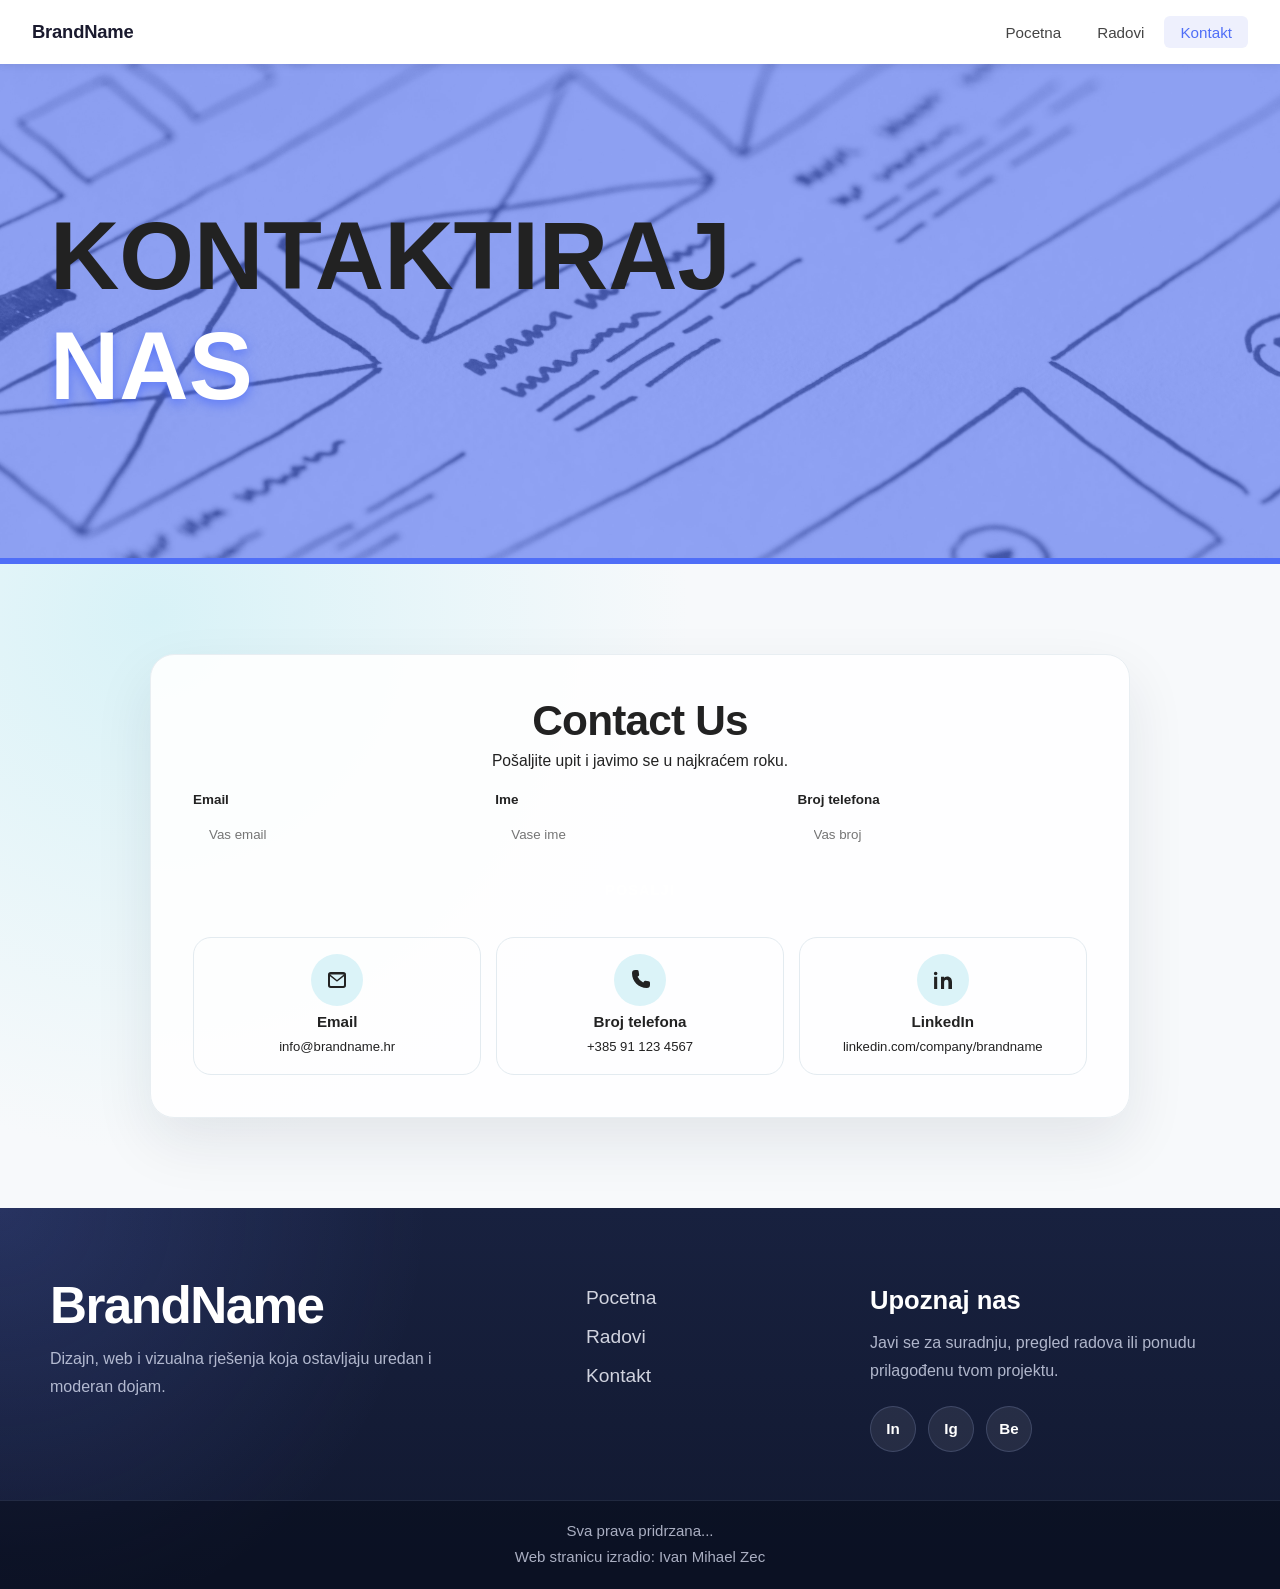
==== kontakt.html @ 47446c02 "Add files via upload" ====
<!doctype html>
<html lang="hr">
  <head>
    <meta charset="UTF-8" />
    <meta name="viewport" content="width=device-width, initial-scale=1.0" />
    <title>Simple Page</title>
    <link rel="stylesheet" href="src/index.css" />
    <link rel="stylesheet" href="src/kontakt.css" />
  </head>
  <body>
    <!-- Navigation Bar -->
    <nav class="navbar">
      <div class="navbar__brand">
        <span class="navbar__brand-name">BrandName</span>
      </div>
      <ul class="navbar__links" id="navLinks">
        <li><a href="index.html" class="navbar__link">Pocetna</a></li>
        <li><a href="radovi.html" class="navbar__link">Radovi</a></li>
        <li><a href="kontakt.html" class="navbar__link navbar__link active" >Kontakt</a></li>
      </ul>

      <button
        class="navbar__hamburger"
        id="hamburgerBtn"
        aria-label="Open navigation"
        aria-expanded="false"
        aria-controls="navOverlay"
      >
        <span></span>
        <span></span>
        <span></span>
      </button>
      <div class="nav-overlay" id="navOverlay" aria-hidden="true">
        <button
          class="nav-overlay__close"
          id="closeOverlay"
          aria-label="Close navigation"
        >
          &times;
        </button>
        <ul class="nav-overlay__links">
          <li><a href="index.html" class="nav-overlay__link">Pocetna</a></li>
          <li><a href="radovi.html" class="nav-overlay__link">Radovi</a></li>
          <li><a href="kontakt.html" class="nav-overlay__link active">Kontakt</a></li>
        </ul>
      </div>
    </nav>
    <section class="kontakt-header">
        <section class="overlay">
            <h1>KONTAKTIRAJ<br><span>NAS</span>
            </h1>

        </section>
    </section>
    <!--Kontakt forma-->
    <div class="kontakt">
      <div class="kontakt__inner">
        <div class="kontakt__intro">
          <h1 class="kontakt__title">Contact Us</h1>
          <p class="kontakt__subtitle">
            Pošaljite upit i javimo se u najkraćem roku.
          </p>
        </div>

        <form class="kontakt__form" action="#" method="post">
          <label class="kontakt__field" for="kontakt-email">
            <span>Email</span>
            <input
              id="kontakt-email"
              name="email"
              type="email"
              autocomplete="email"
              placeholder="Vas email"
              required
            />
          </label>

          <label class="kontakt__field" for="kontakt-ime">
            <span>Ime</span>
            <input
              id="kontakt-ime"
              name="ime"
              type="text"
              autocomplete="name"
              placeholder="Vase ime"
              required
            />
          </label>

          <label class="kontakt__field" for="kontakt-telefon">
            <span>Broj telefona</span>
            <input
              id="kontakt-telefon"
              name="telefon"
              type="tel"
              autocomplete="tel"
              placeholder="Vas broj"
              required
            />
          </label>

          <button class="kontakt__submit" type="submit">Posalji</button>
        </form>

        <div class="kontakt__options" aria-label="Kontakt opcije">
          <a class="kontakt-card" href="mailto:info@brandname.hr">
            <span class="kontakt-card__icon" aria-hidden="true">
              <svg viewBox="0 0 24 24" xmlns="http://www.w3.org/2000/svg">
                <path
                  d="M3 6.75A2.75 2.75 0 0 1 5.75 4h12.5A2.75 2.75 0 0 1 21 6.75v10.5A2.75 2.75 0 0 1 18.25 20H5.75A2.75 2.75 0 0 1 3 17.25V6.75Zm2.2-.25 6.8 5.4 6.8-5.4H5.2Zm13.8 1.8-6.38 5.07a1 1 0 0 1-1.24 0L5 8.3v8.95c0 .41.34.75.75.75h12.5c.41 0 .75-.34.75-.75V8.3Z"
                />
              </svg>
            </span>
            <h3>Email</h3>
            <p>info@brandname.hr</p>
          </a>

          <a class="kontakt-card" href="tel:+385911234567">
            <span class="kontakt-card__icon" aria-hidden="true">
              <svg viewBox="0 0 24 24" xmlns="http://www.w3.org/2000/svg">
                <path
                  d="M7.25 2A3.25 3.25 0 0 0 4 5.25c0 8.146 6.604 14.75 14.75 14.75A3.25 3.25 0 0 0 22 16.75v-1.9a1.5 1.5 0 0 0-1.28-1.48l-3.36-.5a1.5 1.5 0 0 0-1.43.6l-.74.99a11.78 11.78 0 0 1-5.65-5.65l.99-.74a1.5 1.5 0 0 0 .6-1.43l-.5-3.36A1.5 1.5 0 0 0 9.15 2h-1.9Z"
                />
              </svg>
            </span>
            <h3>Broj telefona</h3>
            <p>+385 91 123 4567</p>
          </a>

          <a
            class="kontakt-card"
            href="https://www.linkedin.com"
            target="_blank"
            rel="noopener noreferrer"
          >
            <span class="kontakt-card__icon" aria-hidden="true">
              <svg viewBox="0 0 24 24" xmlns="http://www.w3.org/2000/svg">
                <path
                  d="M6.2 8.65H3.1V21h3.1V8.65ZM4.65 7.3a1.8 1.8 0 1 0 0-3.6 1.8 1.8 0 0 0 0 3.6ZM21 13.9c0-3.14-1.67-5.45-4.86-5.45-1.6 0-2.6.88-3.03 1.5v-1.3H10V21h3.1v-6.12c0-1.62.31-3.2 2.32-3.2 1.98 0 2 1.85 2 3.3V21H21v-7.1Z"
                />
              </svg>
            </span>
            <h3>LinkedIn</h3>
            <p>linkedin.com/company/brandname</p>
          </a>
        </div>
      </div>
    </div>
    <!--Footer-->
    <footer class="footer">
      <div class="footer__main">
        <div class="footer__content">
          <div class="footer__brand-block">
            <h2 class="footer__brand">BrandName</h2>
            <p class="footer__brand-text">
              Dizajn, web i vizualna rješenja koja ostavljaju uredan i moderan
              dojam.
            </p>
          </div>

          <nav class="footer__nav" aria-label="Footer navigacija">
            <a href="index.html" class="footer__link">Pocetna
            </a>
            <a href="radovi.html" class="footer__link">Radovi</a>
            <a href="#" class="footer__link">Kontakt</a>
          </nav>

          <div class="footer__connect">
            <h3 class="footer__title">Upoznaj nas</h3>
            <p class="footer__connect-text">
              Javi se za suradnju, pregled radova ili ponudu prilagođenu tvom
              projektu.
            </p>
            <div class="footer__socials" aria-label="Društvene mreže">
              <a href="#" class="footer__social">In</a>
              <a href="#" class="footer__social">Ig</a>
              <a href="#" class="footer__social">Be</a>
            </div>
          </div>
        </div>
      </div>

      <div class="footer__bottom">
        <p>Sva prava pridrzana...</p>
        <p>Web stranicu izradio: Ivan Mihael Zec</p>
      </div>
    </footer>
  </body>
  <script src="src/navbar.js" defer></script>
</html>
---- src/index.css ----
* {
  box-sizing: border-box;
  margin: 0;
  padding: 0;
}

body {
  font-family:
    -apple-system, BlinkMacSystemFont, "Segoe UI", Roboto, sans-serif;
  background: #f5f6fa;
  color: #222;
}

/* ─── Navbar ───────────────────────────────────────────── */
.navbar {
  display: flex;
  align-items: center;
  justify-content: space-between;
  padding: 0 2rem;
  height: 64px;
  background: #ffffff;
  box-shadow: 0 2px 8px rgba(0, 0, 0, 0.08);
  position: sticky;
  top: 0;
  z-index: 100;
}

.navbar__brand {
  display: flex;
  align-items: center;
  gap: 0.6rem;
  text-decoration: none;
}

.navbar__logo {
  flex-shrink: 0;
}

.navbar__brand-name {
  font-size: 1.15rem;
  font-weight: 700;
  color: #1a1a2e;
  letter-spacing: -0.01em;
  white-space: nowrap;
}

/* Desktop links */
.navbar__links {
  display: flex;
  align-items: center;
  gap: 0.25rem;
  list-style: none;
}

.navbar__link {
  display: block;
  padding: 0.45rem 1rem;
  font-size: 0.95rem;
  font-weight: 500;
  color: #444;
  text-decoration: none;
  border-radius: 6px;
  transition:
    background 0.18s,
    color 0.18s;
}

.navbar__link:hover {
  background: #f0f2ff;
  color: #4f6ef7;
}

.navbar__link.active {
  color: #4f6ef7;
  background: #eef0fd;
}

/* Hamburger button — hidden on desktop */
.navbar__hamburger {
  display: none;
  flex-direction: column;
  justify-content: center;
  gap: 5px;
  width: 40px;
  height: 40px;
  padding: 8px;
  background: none;
  border: none;
  cursor: pointer;
  border-radius: 6px;
  transition: background 0.18s;
}

.navbar__hamburger:hover {
  background: #f0f2ff;
}

.navbar__hamburger span {
  display: block;
  width: 100%;
  height: 2px;
  background: #1a1a2e;
  border-radius: 2px;
  transition:
    transform 0.25s,
    opacity 0.25s;
}

/* ─── Overlay navigation ───────────────────────────────── */
.nav-overlay {
  position: fixed;
  inset: 0;
  background: rgba(0, 0, 0, 0.82);
  backdrop-filter: blur(4px);
  -webkit-backdrop-filter: blur(4px);
  display: flex;
  flex-direction: column;
  align-items: center;
  justify-content: center;
  gap: 1.5rem;
  z-index: 200;

  /* Hidden by default */
  opacity: 0;
  pointer-events: none;
  transition: opacity 0.25s ease;
}

.nav-overlay.is-open {
  opacity: 1;
  pointer-events: all;
}

.nav-overlay__close {
  position: absolute;
  top: 1.25rem;
  right: 1.5rem;
  font-size: 2rem;
  line-height: 1;
  color: #fff;
  background: none;
  border: none;
  cursor: pointer;
  padding: 0.25rem 0.5rem;
  border-radius: 4px;
  transition: color 0.18s;
}

.nav-overlay__close:hover {
  color: #4f6ef7;
}

.nav-overlay__links {
  list-style: none;
  display: flex;
  flex-direction: column;
  align-items: center;
  gap: 0.5rem;
}

.nav-overlay__link {
  display: block;
  padding: 0.75rem 2rem;
  font-size: 1.4rem;
  font-weight: 600;
  color: #fff;
  text-decoration: none;
  border-radius: 8px;
  letter-spacing: 0.01em;
  transition:
    background 0.18s,
    color 0.18s;
}

.nav-overlay__link:hover,
.nav-overlay__link.active {
  color: #4f6ef7;
  background: rgba(79, 110, 247, 0.12);
}

.dobrodosli {
  min-height: 100vh;
  width: 100%;
  position: relative;
  --size: 80px;
  --color: #edf2ff;
  --l: var(--color) 20%, #0000 0;
  --bg: 35%, #b7c8ff66 0 45%, var(--color) 0;
  background:
    linear-gradient(45deg, var(--l) 45%, var(--color) 0 70%, #4f6ef722 0),
    linear-gradient(-45deg, var(--l) var(--bg) 70%, #0000 0),
    linear-gradient(45deg, var(--color) var(--bg));
  background-size: var(--size) var(--size);
}

.dobrodosli__overlay {
  position: absolute;
  inset: 0;
  background: rgba(0, 0, 0, 0.55);
  display: flex;
  align-items: center;
  justify-content: center;
  padding: 2rem 1.5rem;
}

.dobrodosli__content {
  display: flex;
  flex-direction: column;
  align-items: center;
  text-align: center;
  gap: 1.25rem;
  max-width: 760px;
  width: 100%;
}

.dobrodosli__title {
  font-size: clamp(
    2rem,
    6vw,
    3.75rem
  ); /* ~60px at large screens, scales down */
  font-weight: 800;
  color: #ffffff;
  line-height: 1.15;
  letter-spacing: -0.02em;
}

.dobrodosli__text {
  font-size: clamp(1rem, 2.5vw, 1.5625rem); /* ~25px at large screens */
  color: rgba(255, 255, 255, 0.88);
  line-height: 1.6;
  max-width: 580px;
}

.dobrodosli__actions {
  display: flex;
  flex-wrap: wrap;
  gap: 1rem;
  justify-content: center;
  margin-top: 0.5rem;
}

/* Buttons */
.btn {
  display: inline-block;
  padding: 0.75rem 2rem;
  font-size: 1rem;
  font-weight: 600;
  border-radius: 8px;
  text-decoration: none;
  cursor: pointer;
  transition:
    background 0.2s,
    color 0.2s,
    border-color 0.2s,
    transform 0.15s;
}

.btn:hover {
  transform: translateY(-2px);
}

.btn--primary {
  background: #4f6ef7;
  color: #fff;
  border: 2px solid #4f6ef7;
}

.btn--primary:hover {
  background: #3a57e8;
  border-color: #3a57e8;
}

.btn--outline {
  background: transparent;
  color: #fff;
  border: 2px solid rgba(255, 255, 255, 0.75);
}

.btn--outline:hover {
  background: rgba(255, 255, 255, 0.12);
  border-color: #fff;
}
/* ─── Pogledajte naše radove sekcija ──────────────────────────────── */
.pog_radove {
  width: 100%;
  height: auto;
  padding: 70px 1.5rem;
  background-color: #eaf0ff;
  background-image: radial-gradient(
    rgba(79, 110, 247, 0.18) 2px,
    transparent 0
  );
  background-size: 30px 30px;
  background-position: -5px -5px;
}

.pog_radove__content {
  width: min(1180px, 100%);
  margin: 0 auto;
  display: grid;
  grid-template-columns: minmax(260px, 0.95fr) minmax(0, 1.35fr);
  gap: 2rem;
  align-items: center;
}

.pog_radove__intro {
  display: flex;
  flex-direction: column;
  align-items: flex-start;
  gap: 1rem;
}

.pog_radove__eyebrow {
  display: inline-flex;
  align-items: center;
  padding: 0.45rem 0.9rem;
  border-radius: 999px;
  background: rgba(79, 110, 247, 0.1);
  color: #3b55cb;
  font-size: 0.85rem;
  font-weight: 700;
  letter-spacing: 0.08em;
  text-transform: uppercase;
}

.pog_radove__title {
  font-size: clamp(2rem, 4vw, 3.2rem);
  line-height: 1.08;
  letter-spacing: -0.03em;
  color: #1a1a2e;
  max-width: 12ch;
}

.pog_radove__text {
  font-size: 1.05rem;
  line-height: 1.7;
  color: #33405f;
  max-width: 48ch;
}

.pog_radove__button {
  display: inline-flex;
  align-items: center;
  gap: 0.7rem;
  margin-top: 0.25rem;
  padding: 0.9rem 1.35rem;
  border-radius: 999px;
  background: #4f6ef7;
  color: #fff;
  border: 2px solid #4f6ef7;
  text-decoration: none;
  font-weight: 700;
  transition:
    background 0.2s,
    border-color 0.2s,
    transform 0.2s,
    box-shadow 0.2s;
  box-shadow: 0 16px 32px rgba(79, 110, 247, 0.18);
}

.pog_radove__button:hover {
  background: #3a57e8;
  border-color: #3a57e8;
  transform: translateY(-2px);
}

.pog_radove__button-arrow {
  font-size: 1.1rem;
  transition: transform 0.2s ease;
}

.pog_radove__button:hover .pog_radove__button-arrow {
  transform: translateX(6px);
}

.pog_radove__gallery {
  display: grid;
  grid-template-columns: repeat(3, minmax(0, 1fr));
  gap: 1rem;
}

.pog_radove__card {
  min-height: 250px;
  max-height: 320px;
  max-width: 400px;
  border-radius: 24px;
  padding: 0.8rem;
  display: flex;
  align-items: flex-end;
  position: relative;
  overflow: hidden;
  box-shadow: 0 22px 45px rgba(26, 34, 66, 0.14);
}

.pog_radove__image {
  position: absolute;
  inset: 0;
  width: 100%;
  height: 100%;
  object-fit: cover;
}
/* ─── Usluge sekcija ───────────────────────────────── */
.usluge {
  width: 100%;
  padding: 4rem 1.5rem;
  background-color: #fff;
}

.usluge__title {
  font-size: clamp(1.8rem, 4.5vw, 3rem);
  font-weight: 800;
  color: #1a1a2e;
  line-height: 1.15;
  letter-spacing: -0.02em;
  text-align: center;
}

.usluge__line {
  width: min(260px, 70%);
  height: 3px;
  border: 0;
  margin: 0.7rem auto 1.6rem;
  border-radius: 999px;
  background: linear-gradient(90deg, #b7c8ff 0%, #4f6ef7 100%);
}

.usluge__track {
  display: flex;
  flex-wrap: nowrap;
  gap: 1rem;
  overflow-x: auto;
  overflow-y: hidden;
  scroll-behavior: smooth;
  padding-bottom: 0.9rem;
  scrollbar-width: thin;
  scrollbar-color: #4f6ef7 #dfe6ff;
}

.usluge__track::-webkit-scrollbar {
  height: 12px;
}

.usluge__track::-webkit-scrollbar-track {
  background: #dfe6ff;
  border-radius: 999px;
}

.usluge__track::-webkit-scrollbar-thumb {
  background: linear-gradient(90deg, #4f6ef7, #6d86fb);
  border-radius: 999px;
  border: 2px solid #dfe6ff;
}

.usluge .kartica {
  position: relative;
  flex: 0 0 320px;
  min-height: 300px;
  max-height: 400px;
  background-color: #f5f6fa;
  border-radius: 12px;
  padding: 1.5rem;
  display: flex;
  flex-direction: column;
  align-items: center;
  justify-content: center;
  text-align: center;
  gap: 0.75rem;
  border: 4px solid #24398f;
}
.usluga-tekst {
  position: absolute;
  top: 50%;
  left: 50%;
  transform: translate(-50%, -50%);
  padding: 0.65rem 1.6rem;
  border-radius: 999px;

  /* Liquid glass */
  background: rgba(255, 255, 255, 0.18);
  backdrop-filter: blur(18px) saturate(200%);
  -webkit-backdrop-filter: blur(18px) saturate(200%);
  border: 1px solid rgba(255, 255, 255, 0.4);
  box-shadow:
    0 8px 32px rgba(0, 0, 0, 0.14),
    inset 0 1.5px 0 rgba(255, 255, 255, 0.55),
    inset 0 -1px 0 rgba(0, 0, 0, 0.06);

  display: flex;
  align-items: center;
  justify-content: center;
  white-space: nowrap;
  gap: 0.5rem;
}
.usluga-tekst span {
  font-size: 1.5rem;
  font-weight: 700;
  color: #1b2448;
  letter-spacing: 0.04em;
  text-shadow: 0 1px 3px rgba(0, 0, 0, 0.25);
} 
#usluga1{
  background-image: url(assets/usluga_priv1.png);
  background-size: cover;
  background-position: center;  
}
#usluga2{
  background-image: url(assets/usluga_priv2.png);
  background-size: cover;
  background-position: center;  
}
#usluga3{
  background-image: url(assets/usluga_priv3.png);
  background-size: cover;
  background-position: center;  
}
#usluga4
{
  background-image: url(assets/usluga_priv4.png);
  background-size: cover;
  background-position: center;  
}
#usluga5
{
  background-image: url(assets/usluga_priv5.png);
  background-size: cover;
  background-position: center;  
}
#usluga6
{
  background-image: url(assets/usluga_priv6.png);
  background-size: cover;
  background-position: center;  
}

.naruci {
  width: 100%;
  height: auto;
  padding: 70px 1.5rem;
  background-color: #eaf0ff;
  background-image: radial-gradient(
    rgba(79, 110, 247, 0.18) 2px,
    transparent 0
  );
  background-size: 30px 30px;
  background-position: -5px -5px;
  display: flex;
  flex-direction: column;
  align-items: center;
  justify-content: center;
  text-align: center;
  gap: 1rem;
}

.naruci h1 {
  font-size: clamp(2rem, 6vw, 3.75rem);
  font-weight: 800;
  color: #1a1a2e;
  line-height: 1.15;
  letter-spacing: -0.02em;
  max-width: 900px;
}

.naruci p {
  font-size: clamp(1rem, 2.5vw, 1.5625rem);
  color: #303652;
  line-height: 1.6;
  max-width: 680px;
}

.naruci a {
  width: 60vw;
  max-width: 520px;
  min-width: 220px;
  display: inline-block;
  padding: 0.9rem 1.2rem;
  margin-top: 0.5rem;
  border-radius: 10px;
  text-decoration: none;
  background: #4f6ef7;
  border: 2px solid #4f6ef7;
  color: #fff;
  font-size: 1rem;
  font-weight: 700;
  transition:
    background 0.2s,
    border-color 0.2s,
    transform 0.15s;
}

.naruci a:hover {
  background: #3a57e8;
  border-color: #3a57e8;
  transform: translateY(-2px);
}

.radovi-page {
  min-height: calc(100vh - 64px);
  padding: 3rem 1.5rem 4.5rem;
  background:
    radial-gradient(circle at top, rgba(79, 110, 247, 0.12), transparent 35%),
    linear-gradient(180deg, #f7f9ff 0%, #edf2ff 100%);
}

.radovi-hero {
  width: min(1040px, 100%);
  margin: 0 auto 2.5rem;
  text-align: center;
}

.radovi-hero__eyebrow {
  display: inline-flex;
  padding: 0.45rem 0.9rem;
  margin-bottom: 1rem;
  border-radius: 999px;
  background: rgba(79, 110, 247, 0.1);
  color: #3b55cb;
  font-size: 0.85rem;
  font-weight: 700;
  letter-spacing: 0.08em;
  text-transform: uppercase;
}

.radovi-hero h1 {
  font-size: clamp(2.1rem, 5vw, 4rem);
  line-height: 1.08;
  letter-spacing: -0.03em;
  color: #1a1a2e;
  max-width: 14ch;
  margin: 0 auto 1rem;
}

.radovi-hero p {
  max-width: 60ch;
  margin: 0 auto;
  font-size: 1.05rem;
  line-height: 1.7;
  color: #33405f;
}

.radovi-grid {
  width: min(1040px, 100%);
  margin: 0 auto;
  display: grid;
  grid-template-columns: repeat(12, minmax(0, 1fr));
  gap: 1rem;
}

.radovi-tile {
  min-height: 260px;
  padding: 1.5rem;
  border-radius: 26px;
  box-shadow: 0 22px 44px rgba(26, 34, 66, 0.12);
  color: #fff;
  display: flex;
  flex-direction: column;
  justify-content: flex-end;
}

.radovi-tile__tag {
  display: inline-flex;
  width: fit-content;
  margin-bottom: 0.9rem;
  padding: 0.38rem 0.72rem;
  border-radius: 999px;
  background: rgba(255, 255, 255, 0.18);
  font-size: 0.72rem;
  letter-spacing: 0.08em;
  text-transform: uppercase;
  font-weight: 700;
}

.radovi-tile h2 {
  font-size: 1.5rem;
  line-height: 1.14;
  margin-bottom: 0.6rem;
}

.radovi-tile p {
  font-size: 0.98rem;
  line-height: 1.6;
  max-width: 34ch;
  color: rgba(255, 255, 255, 0.84);
}

.radovi-tile--large {
  grid-column: span 7;
  background:
    radial-gradient(circle at top left, rgba(255, 255, 255, 0.25), transparent 32%),
    linear-gradient(155deg, #4f6ef7 0%, #24398f 100%);
}

.radovi-tile--accent {
  grid-column: span 5;
  background:
    radial-gradient(circle at top right, rgba(255, 255, 255, 0.25), transparent 35%),
    linear-gradient(155deg, #58c7c3 0%, #245f93 100%);
}

.radovi-tile--light {
  grid-column: span 4;
  color: #1a1a2e;
  background:
    radial-gradient(circle at top left, rgba(255, 255, 255, 0.55), transparent 34%),
    linear-gradient(160deg, #fff4dd 0%, #ffd89e 100%);
}

.radovi-tile--light .radovi-tile__tag {
  background: rgba(255, 255, 255, 0.58);
}

.radovi-tile--light p {
  color: rgba(26, 26, 46, 0.78);
}

.radovi-tile--dark {
  grid-column: span 8;
  background:
    radial-gradient(circle at top right, rgba(255, 255, 255, 0.12), transparent 30%),
    linear-gradient(145deg, #1b2448 0%, #4f6ef7 100%);
}

.footer {
  width: 100%;
  color: #f5f7ff;
  background:
    radial-gradient(circle at top left, rgba(109, 134, 251, 0.18), transparent 32%),
    linear-gradient(180deg, #18213f 0%, #11182f 100%);
}

.footer__main {
  padding: 4.5rem 1.5rem 3rem;
}

.footer__content {
  width: min(1180px, 100%);
  margin: 0 auto;
  display: grid;
  grid-template-columns: minmax(0, 1.4fr) minmax(160px, 0.7fr) minmax(0, 1fr);
  gap: 2rem;
  align-items: start;
}

.footer__brand-block {
  max-width: 440px;
}

.footer__brand {
  font-size: clamp(2rem, 4vw, 3.3rem);
  line-height: 1;
  letter-spacing: -0.03em;
  color: #ffffff;
  margin-bottom: 0.9rem;
}

.footer__brand-text,
.footer__connect-text {
  font-size: 1rem;
  line-height: 1.75;
  color: rgba(231, 236, 255, 0.74);
}

.footer__nav {
  display: flex;
  flex-direction: column;
  gap: 1rem;
  padding-top: 0.4rem;
}

.footer__link {
  width: fit-content;
  color: rgba(245, 247, 255, 0.84);
  text-decoration: none;
  font-size: 1.2rem;
  line-height: 1.2;
  transition: color 0.18s ease, transform 0.18s ease;
}

.footer__link:hover {
  color: #8ea4ff;
  transform: translateX(4px);
}

.footer__connect {
  padding-top: 0.4rem;
}

.footer__title {
  font-size: 1.6rem;
  font-weight: 700;
  color: #ffffff;
  margin-bottom: 0.85rem;
}

.footer__socials {
  display: flex;
  flex-wrap: wrap;
  gap: 0.75rem;
  margin-top: 1.3rem;
}

.footer__social {
  width: 46px;
  height: 46px;
  border-radius: 50%;
  display: inline-flex;
  align-items: center;
  justify-content: center;
  text-decoration: none;
  color: #ffffff;
  font-size: 0.95rem;
  font-weight: 700;
  background: rgba(255, 255, 255, 0.08);
  border: 1px solid rgba(183, 200, 255, 0.18);
  transition:
    transform 0.18s ease,
    background 0.18s ease,
    border-color 0.18s ease;
}

.footer__social:hover {
  transform: translateY(-2px);
  background: rgba(79, 110, 247, 0.3);
  border-color: rgba(142, 164, 255, 0.6);
}

.footer__bottom {
  padding: 1.1rem 1.5rem 1.25rem;
  background: rgba(6, 10, 22, 0.48);
  border-top: 1px solid rgba(183, 200, 255, 0.12);
  text-align: center;
}

.footer__bottom p {
  width: min(1180px, 100%);
  margin: 0 auto;
  font-size: 0.94rem;
  line-height: 1.7;
  color: rgba(231, 236, 255, 0.72);
}

/* ─── Responsive — below 768 px ───────────────────────── */
@media (max-width: 767px) {
  .navbar__links {
    display: none;
  }

  .navbar__hamburger {
    display: flex;
  }

  .naruci {
    padding: 56px 1rem;
  }

  .pog_radove {
    padding: 56px 1rem;
  }

  .pog_radove__content {
    grid-template-columns: 1fr;
    gap: 1.5rem;
  }

  .pog_radove__title {
    max-width: none;
  }

  .pog_radove__gallery {
    display: flex;
    width: 100%;
    flex-direction: row;
    align-items: center;
    justify-content: center;
    gap: 1.5rem;
  }

  .pog_radove__card {
    min-height: 280px;
    width: 25%;
  }

  .naruci a {
    width: 60vw;
  }

  .usluge {
    padding: 3rem 1rem;
  }

  .usluge__line {
    margin-bottom: 1.2rem;
  }

  .usluge__track {
    scrollbar-width: none;
    -ms-overflow-style: none;
  }

  .usluge__track::-webkit-scrollbar {
    display: none;
  }

  .radovi-page {
    padding: 2rem 1rem 3rem;
  }

  .radovi-grid {
    grid-template-columns: 1fr;
  }

  .radovi-tile,
  .radovi-tile--large,
  .radovi-tile--accent,
  .radovi-tile--light,
  .radovi-tile--dark {
    grid-column: auto;
    min-height: 220px;
  }

  .footer__main {
    padding: 3rem 1rem 2rem;
  }

  .footer__content {
    grid-template-columns: 1fr;
    gap: 2rem;
  }

  .footer__nav {
    gap: 0.85rem;
  }

  .footer__link {
    font-size: 1.05rem;
  }

  .footer__bottom {
    padding: 1rem;
  }
}
---- src/kontakt.css ----
:root {
  --overlay: rgba(79, 110, 247, 0.6);
  --donja-crta: #4f6ef7;
}

.kontakt-header {
  position: relative;
  width: 100%;
  min-height: 500px;
  background-image: url("slike/kontakt_header.jpg");
  background-size: cover;
  background-position: center;
  border-bottom: 6px solid var(--donja-crta);
}
.overlay {
  position: absolute;
  top: 0;
  left: 0;
  width: 100%;
  height: 100%;
  background: var(--overlay);
  display: flex;
  flex-direction: row;
  align-items: center;
  padding-left: 50px;
  gap: 1rem;
}
.kontakt-header h1 {
  font-size: 6rem;
}
.kontakt-header h1 span {
  color: #fff;
  text-shadow: 0 4px 12px rgba(79, 110, 247, 0.8);
}

.kontakt {
  width: 100%;
  padding: clamp(48px, 7vw, 96px) 1rem;
  background:
    radial-gradient(circle at 12% 8%, #d8f2f7 0%, #f7f9fb 42%),
    linear-gradient(180deg, #fdfefe 0%, #eef4f8 100%);
}

.kontakt__inner {
  width: min(980px, 100%);
  margin: 0 auto;
  background: rgba(255, 255, 255, 0.9);
  border: 1px solid #e8eef2;
  border-radius: 24px;
  padding: clamp(22px, 4vw, 42px);
  box-shadow: 0 24px 60px rgba(18, 36, 51, 0.09);
}

.kontakt__intro {
  text-align: center;
  margin-bottom: 1.25rem;
}

.kontakt__title {
  font-size: clamp(1.9rem, 3.5vw, 2.65rem);
  letter-spacing: -0.02em;
  color: var(--kontakt-text);
}

.kontakt__subtitle {
  margin-top: 0.45rem;
  color: var(--kontakt-muted);
  font-size: 0.98rem;
}

.kontakt__form {
  display: grid;
  grid-template-columns: repeat(3, minmax(0, 1fr));
  gap: 0.8rem;
  margin-top: 1.4rem;
}

.kontakt__field {
  display: flex;
  flex-direction: column;
  gap: 0.45rem;
}

.kontakt__field span {
  font-size: 0.84rem;
  font-weight: 700;
  color: var(--kontakt-text);
}

.kontakt__field input {
  width: 100%;
  border: 1px solid var(--kontakt-border);
  background: var(--kontakt-surface);
  border-radius: 999px;
  padding: 0.82rem 1rem;
  color: var(--kontakt-text);
  transition:
    border-color 0.2s ease,
    background 0.2s ease,
    box-shadow 0.2s ease;
}

.kontakt__field input:focus {
  outline: none;
  border-color: var(--kontakt-accent);
  background: #fff;
  box-shadow: 0 0 0 4px rgba(45, 179, 201, 0.12);
}

.kontakt__submit {
  grid-column: 1 / -1;
  border: 0;
  border-radius: 999px;
  padding: 0.85rem 1.4rem;
  font-size: 0.9rem;
  font-weight: 800;
  letter-spacing: 0.08em;
  text-transform: uppercase;
  color: #fff;
  background: linear-gradient(90deg, var(--kontakt-accent) 0%, #22bfd9 100%);
  cursor: pointer;
  transition:
    transform 0.2s ease,
    box-shadow 0.2s ease,
    background 0.2s ease;
}

.kontakt__submit:hover {
  transform: translateY(-1px);
  box-shadow: 0 12px 24px rgba(26, 143, 164, 0.26);
  background: linear-gradient(
    90deg,
    var(--kontakt-accent-dark) 0%,
    var(--kontakt-accent) 100%
  );
}

.kontakt__options {
  margin-top: 1.6rem;
  display: grid;
  grid-template-columns: repeat(3, minmax(0, 1fr));
  gap: 0.9rem;
}

.kontakt-card {
  text-decoration: none;
  color: inherit;
  text-align: center;
  background: var(--kontakt-card);
  border: 1px solid #e3ebf0;
  border-radius: 18px;
  padding: 1rem 0.85rem 1.15rem;
  display: flex;
  flex-direction: column;
  align-items: center;
  gap: 0.45rem;
  transition:
    transform 0.2s ease,
    border-color 0.2s ease,
    box-shadow 0.2s ease;
}

.kontakt-card:hover {
  transform: translateY(-3px);
  border-color: #c9d9e3;
  box-shadow: 0 14px 28px rgba(24, 48, 67, 0.12);
}

.kontakt-card__icon {
  width: 52px;
  height: 52px;
  border-radius: 50%;
  display: grid;
  place-items: center;
  background: #dbf3f8;
  color: var(--kontakt-accent-dark);
}

.kontakt-card__icon svg {
  width: 24px;
  height: 24px;
  fill: currentColor;
}

.kontakt-card h3 {
  font-size: 0.95rem;
  color: var(--kontakt-text);
}

.kontakt-card p {
  color: var(--kontakt-muted);
  font-size: 0.82rem;
  line-height: 1.4;
}

@media  (max-width: 768px) {
    .kontakt-header h1 {
        font-size: 4rem;
    }
}
/* ── Responzivnost HEADERA ── */
@media  (max-width: 500px) {
    .kontakt-header {
        min-height: 300px;
        text-align: center;
    }

    .kontakt-header .overlay {
        padding-left: 0;
        justify-content: center;
    }
    .kontakt-header h1 {
        font-size: 2.5rem;
    }
}

@media (max-width: 920px) {
  .kontakt__form {
    grid-template-columns: 1fr 1fr;
  }

  .kontakt__field:last-of-type {
    grid-column: 1 / -1;
  }

  .kontakt__options {
    grid-template-columns: 1fr 1fr;
  }

  .kontakt-card:last-child {
    grid-column: 1 / -1;
  }
}

@media (max-width: 620px) {
  .kontakt__inner {
    border-radius: 18px;
    padding: 1.05rem;
  }

  .kontakt__form,
  .kontakt__options {
    grid-template-columns: 1fr;
  }

  .kontakt__field:last-of-type,
  .kontakt-card:last-child {
    grid-column: auto;
  }

  .kontakt__submit {
    padding-block: 0.95rem;
  }
}
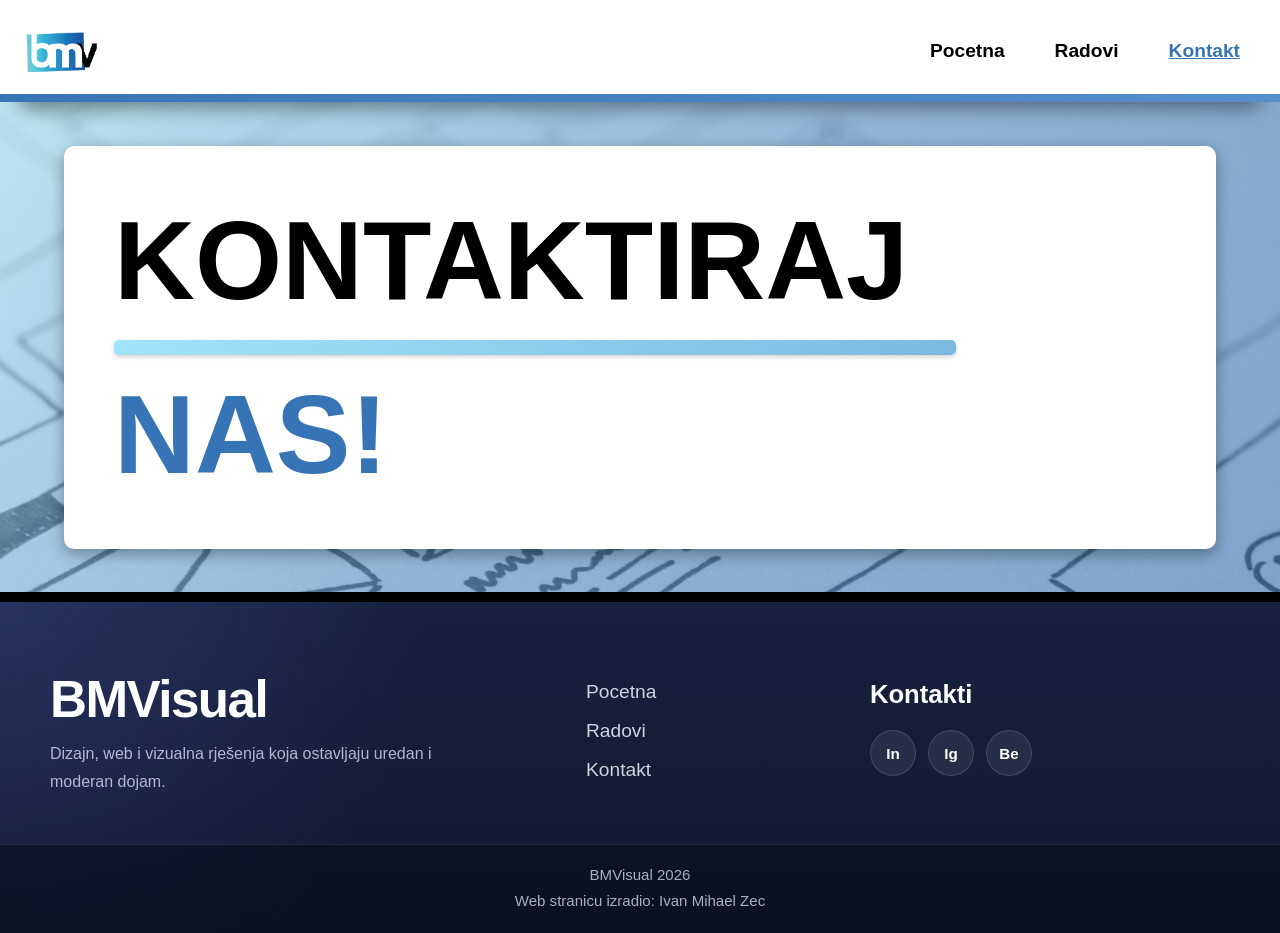
==== commit 2436d74f: "Add files via upload" ====
--- a/kontakt.html
+++ b/kontakt.html
@@ -3,22 +3,22 @@
   <head>
     <meta charset="UTF-8" />
     <meta name="viewport" content="width=device-width, initial-scale=1.0" />
-    <title>Simple Page</title>
-    <link rel="stylesheet" href="src/index.css" />
+    <title>BMVisual - Kontakt</title>
     <link rel="stylesheet" href="src/kontakt.css" />
   </head>
   <body>
-    <!-- Navigation Bar -->
+    <!----------------Navigacija------------------------------>
     <nav class="navbar">
       <div class="navbar__brand">
-        <span class="navbar__brand-name">BrandName</span>
+        <img src="src/assets/64x64.png" alt="Logo firem BMVisual" />
       </div>
+      <!--NORMALNA NAVIGACIJA-->
       <ul class="navbar__links" id="navLinks">
         <li><a href="index.html" class="navbar__link">Pocetna</a></li>
         <li><a href="radovi.html" class="navbar__link">Radovi</a></li>
-        <li><a href="kontakt.html" class="navbar__link navbar__link active" >Kontakt</a></li>
+        <li><a href="kontakt.html" class="navbar__link active">Kontakt</a></li>
       </ul>
-
+      <!--HAMBURGER MENU-->
       <button
         class="navbar__hamburger"
         id="hamburgerBtn"
@@ -41,19 +41,22 @@
         <ul class="nav-overlay__links">
           <li><a href="index.html" class="nav-overlay__link">Pocetna</a></li>
           <li><a href="radovi.html" class="nav-overlay__link">Radovi</a></li>
-          <li><a href="kontakt.html" class="nav-overlay__link active">Kontakt</a></li>
+          <li>
+            <a href="kontakt.html" class="nav-overlay__link active">Kontakt</a>
+          </li>
         </ul>
       </div>
     </nav>
-    <section class="kontakt-header">
-        <section class="overlay">
-            <h1>KONTAKTIRAJ<br><span>NAS</span>
-            </h1>
-
-        </section>
-    </section>
+    <!--Header-->
+    <div class="kontakt-header">
+      <div class="content">
+        <h1 class="r-h1">KONTAKTIRAJ</h1>
+        <hr />
+        <h1 class="r-h2">NAS!</h1>
+      </div>
+    </div>
     <!--Kontakt forma-->
-    <div class="kontakt">
+    <!--<div class="kontakt">
       <div class="kontakt__inner">
         <div class="kontakt__intro">
           <h1 class="kontakt__title">Contact Us</h1>
@@ -145,13 +148,14 @@
           </a>
         </div>
       </div>
-    </div>
+    </div>-->
+
     <!--Footer-->
     <footer class="footer">
       <div class="footer__main">
         <div class="footer__content">
           <div class="footer__brand-block">
-            <h2 class="footer__brand">BrandName</h2>
+            <h2 class="footer__brand">BMVisual</h2>
             <p class="footer__brand-text">
               Dizajn, web i vizualna rješenja koja ostavljaju uredan i moderan
               dojam.
@@ -159,18 +163,12 @@
           </div>
 
           <nav class="footer__nav" aria-label="Footer navigacija">
-            <a href="index.html" class="footer__link">Pocetna
-            </a>
+            <a href="index.html" class="footer__link">Pocetna</a>
             <a href="radovi.html" class="footer__link">Radovi</a>
-            <a href="#" class="footer__link">Kontakt</a>
+            <a href="kontakt.html" class="footer__link">Kontakt</a>
           </nav>
-
           <div class="footer__connect">
-            <h3 class="footer__title">Upoznaj nas</h3>
-            <p class="footer__connect-text">
-              Javi se za suradnju, pregled radova ili ponudu prilagođenu tvom
-              projektu.
-            </p>
+            <h3 class="footer__title">Kontakti</h3>
             <div class="footer__socials" aria-label="Društvene mreže">
               <a href="#" class="footer__social">In</a>
               <a href="#" class="footer__social">Ig</a>
@@ -181,7 +179,7 @@
       </div>
 
       <div class="footer__bottom">
-        <p>Sva prava pridrzana...</p>
+        <p>BMVisual 2026</p>
         <p>Web stranicu izradio: Ivan Mihael Zec</p>
       </div>
     </footer>
--- a/src/kontakt.css
+++ b/src/kontakt.css
@@ -1,38 +1,291 @@
+* {
+  box-sizing: border-box;
+  margin: 0;
+  padding: 0;
+}
 :root {
-  --overlay: rgba(79, 110, 247, 0.6);
-  --donja-crta: #4f6ef7;
-}
-
+  --tamnax2: #093c5d;
+  --tamna: #3674b5;
+  --srednja: #578fca;
+  --svjetla: #a1e3f9;
+  --minimalna: #d1f8ef;
+  --bijela: #fff;
+  --crna: #000;
+  --gradijent1: linear-gradient(90deg, #1cb5e0 0%, #000851 100%);
+  --gradijent2: linear-gradient(90deg, #3f2b96 0%, #a8c0ff 100%);
+  --gradijent3: linear-gradient(90deg, #4b6cb7 0%, #182848 100%);
+  --gradijent4: linear-gradient(90deg, #efd5ff 0%, #515ada 100%);
+  --gradijent5: linear-gradient(90deg, #fcff9e 0%, #c67700 100%);
+  --gradijent6: linear-gradient(90deg, #fc466b 0%, #3f5efb 100%);
+  --gradijent_main: linear-gradient(
+    135deg,
+    var(--svjetla),
+    var(--srednja),
+    var(--tamna)
+  );
+}
+.gumb4 {
+  background-color: var(--bijela);
+  color: var(--tamna);
+  border-radius: 10em;
+  font-size: 15px;
+  font-weight: 700;
+  padding: 20px 25px;
+  cursor: pointer;
+  transition: all 0.3s ease-in-out;
+  border: 2px solid var(--crna);
+  box-shadow: 0 0 0 0 black;
+}
+.gumb4:hover {
+  transform: translateY(-4px) translateX(-2px);
+  box-shadow: 2px 5px 0 0 black;
+}
+.gumb4:active {
+  transform: translateY(2px) translateX(1px);
+  box-shadow: 0 0 0 0 black;
+}
+h1 {
+  font-size: 4.5rem;
+}
+h2 {
+  font-size: 4rem;
+}
+h3 {
+  font-size: 3rem;
+}
+p {
+  font-size: 1.3rem;
+}
+body {
+  font-family:
+    -apple-system, BlinkMacSystemFont, "Segoe UI", Roboto, sans-serif;
+  background: #f5f6fa;
+  color: #222;
+}
+/*--------------------------------------------------------------------------------------------------------------*/
+/*--------------------------------------------------------------------------------------------------------------*/
+/*--------------------------------------------------------------------------------------------------------------*/
+/*--------------------------------------------------------------------------------------------------------------*/
+/*-Navigacija-*/
+.navbar {
+  display: flex;
+  align-items: center;
+  justify-content: space-between;
+  padding: 25px;
+  width: 100%;
+  background: var(--bijela);
+  position: sticky;
+  top: 0;
+  z-index: 100;
+  overflow: hidden;
+  box-shadow: rgba(0, 0, 0, 0.45) 0px 25px 20px -20px;
+}
+.navbar::after {
+  position: absolute;
+  bottom: 0;
+  left: 0;
+  width: 100%;
+  height: 8px;
+  content: "";
+  background: linear-gradient(
+    270deg,
+    #3674b5,
+    #578fca,
+    #a1e3f9,
+    #578fca,
+    #3674b5
+  );
+  background-size: 400% 400%;
+  animation: gradientMove 8s ease infinite;
+}
+.navbar__brand {
+  display: flex;
+  align-items: center;
+  gap: 0.6rem;
+  text-decoration: none;
+}
+.navbar__brand img {
+  height: 50px;
+  max-width: 150px;
+  border-radius: 6px;
+  object-fit: contain;
+}
+/* Desktop links */
+.navbar__links {
+  display: flex;
+  align-items: center;
+  gap: 20px;
+  list-style: none;
+}
+.navbar__link {
+  cursor: pointer;
+  display: block;
+  padding: 15px;
+  font-size: 1.2rem;
+  font-weight: 700;
+  color: var(--crna);
+  text-decoration: none;
+  border-radius: 6px;
+  transition:
+    background 0.18s,
+    color 0.18s;
+}
+.navbar__link:hover {
+  color: var(--tamna);
+}
+.navbar__link.active {
+  color: var(--tamna);
+  text-decoration: underline;
+}
+.navbar__hamburger {
+  display: none;
+  flex-direction: column;
+  justify-content: center;
+  gap: 5px;
+  width: 40px;
+  height: 40px;
+  padding: 8px;
+  background: none;
+  border: none;
+  cursor: pointer;
+  border-radius: 6px;
+  transition: background 0.18s;
+}
+.navbar__hamburger:hover {
+  background: #f0f2ff;
+}
+.navbar__hamburger span {
+  display: block;
+  width: 100%;
+  height: 2px;
+  background: #1a1a2e;
+  border-radius: 2px;
+  transition:
+    transform 0.25s,
+    opacity 0.25s;
+}
+/* ─── Overlay navigation ───────────────────────────────── */
+.nav-overlay {
+  position: fixed;
+  inset: 0;
+  background: rgba(0, 0, 0, 0.82);
+  backdrop-filter: blur(4px);
+  -webkit-backdrop-filter: blur(4px);
+  display: flex;
+  flex-direction: column;
+  align-items: center;
+  justify-content: center;
+  gap: 1.5rem;
+  z-index: 200;
+  opacity: 0;
+  pointer-events: none;
+  transition: opacity 0.25s ease;
+}
+.nav-overlay.is-open {
+  opacity: 1;
+  pointer-events: all;
+}
+.nav-overlay__close {
+  position: absolute;
+  top: 1.25rem;
+  right: 1.5rem;
+  font-size: 3rem;
+  line-height: 1;
+  color: #fff;
+  background: none;
+  border: none;
+  cursor: pointer;
+  padding: 0.25rem 0.5rem;
+  border-radius: 4px;
+  transition: color 0.18s;
+}
+.nav-overlay__close:hover {
+  color: var(--tamna);
+}
+.nav-overlay__links {
+  list-style: none;
+  display: flex;
+  flex-direction: column;
+  align-items: center;
+  gap: 0.5rem;
+}
+.nav-overlay__link {
+  display: block;
+  padding: 0.75rem 2rem;
+  font-size: 1.4rem;
+  font-weight: 600;
+  color: #fff;
+  text-decoration: none;
+  border-radius: 8px;
+  letter-spacing: 0.01em;
+  transition:
+    background 0.18s,
+    color 0.18s;
+}
+.nav-overlay__link:hover,
+.nav-overlay__link.active {
+  color: var(--svjetla);
+  text-decoration: underline;
+}
+/*--------------------------------------------------------------------------------------------------------------*/
+/*--------------------------------------------------------------------------------------------------------------*/
+/*--------------------------------------------------------------------------------------------------------------*/
+/*--------------------------------------------------------------------------------------------------------------*/
+/*-HEADER-*/
 .kontakt-header {
   position: relative;
   width: 100%;
   min-height: 500px;
   background-image: url("slike/kontakt_header.jpg");
   background-size: cover;
-  background-position: center;
-  border-bottom: 6px solid var(--donja-crta);
-}
-.overlay {
+  background-repeat: no-repeat;
+  position: relative;
+  display: flex;
+  align-items: center;
+  justify-content: center;
+  border-bottom: 10px solid var(--crna);
+}
+.kontakt-header::after {
+  content: "";
   position: absolute;
+  width: 100%;
+  height: 100%;
   top: 0;
   left: 0;
-  width: 100%;
-  height: 100%;
-  background: var(--overlay);
-  display: flex;
-  flex-direction: row;
-  align-items: center;
-  padding-left: 50px;
-  gap: 1rem;
-}
-.kontakt-header h1 {
-  font-size: 6rem;
-}
-.kontakt-header h1 span {
-  color: #fff;
-  text-shadow: 0 4px 12px rgba(79, 110, 247, 0.8);
-}
-
+  background: var(--gradijent_main);
+  opacity: 0.6;
+  z-index: 1;
+}
+.kontakt-header .content {
+  position: relative;
+  width: 90%;
+  height: auto;
+  padding: 50px;
+  border-radius: 10px;
+  z-index: 2;
+  background: var(--bijela);
+  box-shadow: rgba(0, 0, 0, 0.35) 0px 5px 15px;
+}
+.r-h1 {
+  color: var(--crna);
+  font-size: 7rem;
+}
+.kontakt-header hr {
+  height: 15px;
+  width: 80%;
+  min-width: 80%;
+  margin: 15px 0;
+  border-radius: 5px;
+  border: 0;
+  background: var(--gradijent_main);
+  background-size: 400% 400%;
+  box-shadow: rgba(0, 0, 0, 0.18) 0px 2px 4px;
+  animation: gradientMove 8s ease infinite;
+}
+.r-h2 {
+  color: var(--tamna);
+  font-size: 7rem;
+}
 .kontakt {
   width: 100%;
   padding: clamp(48px, 7vw, 96px) 1rem;
@@ -193,25 +446,187 @@
   line-height: 1.4;
 }
 
-@media  (max-width: 768px) {
-    .kontakt-header h1 {
-        font-size: 4rem;
-    }
+.footer {
+  width: 100%;
+  color: #f5f7ff;
+  background:
+    radial-gradient(
+      circle at top left,
+      rgba(109, 134, 251, 0.18),
+      transparent 32%
+    ),
+    linear-gradient(180deg, #18213f 0%, #11182f 100%);
+}
+.footer__main {
+  padding: 4.5rem 1.5rem 3rem;
+}
+.footer__content {
+  width: min(1180px, 100%);
+  margin: 0 auto;
+  display: grid;
+  grid-template-columns: minmax(0, 1.4fr) minmax(160px, 0.7fr) minmax(0, 1fr);
+  gap: 2rem;
+  align-items: start;
+}
+.footer__brand-block {
+  max-width: 440px;
+}
+.footer__brand {
+  font-size: clamp(2rem, 4vw, 3.3rem);
+  line-height: 1;
+  letter-spacing: -0.03em;
+  color: #ffffff;
+  margin-bottom: 0.9rem;
+}
+.footer__brand-text,
+.footer__connect-text {
+  font-size: 1rem;
+  line-height: 1.75;
+  color: rgba(231, 236, 255, 0.74);
+}
+.footer__nav {
+  display: flex;
+  flex-direction: column;
+  gap: 1rem;
+  padding-top: 0.4rem;
+}
+.footer__link {
+  width: fit-content;
+  color: rgba(245, 247, 255, 0.84);
+  text-decoration: none;
+  font-size: 1.2rem;
+  line-height: 1.2;
+  transition:
+    color 0.18s ease,
+    transform 0.18s ease;
+}
+.footer__link:hover {
+  color: #8ea4ff;
+  transform: translateX(4px);
+}
+.footer__connect {
+  padding-top: 0.4rem;
+}
+.footer__title {
+  font-size: 1.6rem;
+  font-weight: 700;
+  color: #ffffff;
+  margin-bottom: 0.85rem;
+}
+.footer__socials {
+  display: flex;
+  flex-wrap: wrap;
+  gap: 0.75rem;
+  margin-top: 1.3rem;
+}
+.footer__social {
+  width: 46px;
+  height: 46px;
+  border-radius: 50%;
+  display: inline-flex;
+  align-items: center;
+  justify-content: center;
+  text-decoration: none;
+  color: #ffffff;
+  font-size: 0.95rem;
+  font-weight: 700;
+  background: rgba(255, 255, 255, 0.08);
+  border: 1px solid rgba(183, 200, 255, 0.18);
+  transition:
+    transform 0.18s ease,
+    background 0.18s ease,
+    border-color 0.18s ease;
+}
+.footer__social:hover {
+  transform: translateY(-2px);
+  background: rgba(79, 110, 247, 0.3);
+  border-color: rgba(142, 164, 255, 0.6);
+}
+.footer__bottom {
+  padding: 1.1rem 1.5rem 1.25rem;
+  background: rgba(6, 10, 22, 0.48);
+  border-top: 1px solid rgba(183, 200, 255, 0.12);
+  text-align: center;
+}
+.footer__bottom p {
+  width: min(1180px, 100%);
+  margin: 0 auto;
+  font-size: 0.94rem;
+  line-height: 1.7;
+  color: rgba(231, 236, 255, 0.72);
+}
+@keyframes gradientMove {
+  0% {
+    background-position: 0% 50%;
+  }
+  50% {
+    background-position: 100% 50%;
+  }
+  100% {
+    background-position: 0% 50%;
+  }
+}
+@media (max-width: 1000px) {
+  .r-h1,
+  .r-h2 {
+    font-size: 6rem;
+  }
+}
+@media (max-width: 850px) {
+  .r-h1,
+  .r-h2 {
+    font-size: 5rem;
+  }
+}
+@media (max-width: 768px) {
+
+  .navbar__links {
+    display: none;
+  }
+  .navbar__hamburger {
+    display: flex;
+  }
+
+
+  /*--------------------------------------------------------------------------------------------------------------*/
+  /*--------------------------------------------------------------------------------------------------------------*/
+  /*--------------------------------------------------------------------------------------------------------------*/
+  /*--------------------------------------------------------------------------------------------------------------*/
+  .footer__main {
+    padding: 3rem 1rem 2rem;
+  }
+
+  .footer__content {
+    grid-template-columns: 1fr;
+    gap: 2rem;
+  }
+
+  .footer__nav {
+    gap: 0.85rem;
+  }
+
+  .footer__link {
+    font-size: 1.05rem;
+  }
+
+  .footer__bottom {
+    padding: 1rem;
+  }
 }
 /* ── Responzivnost HEADERA ── */
-@media  (max-width: 500px) {
-    .kontakt-header {
-        min-height: 300px;
-        text-align: center;
-    }
-
-    .kontakt-header .overlay {
-        padding-left: 0;
-        justify-content: center;
-    }
-    .kontakt-header h1 {
-        font-size: 2.5rem;
-    }
+@media (max-width: 500px) {
+  .kontakt-header {
+    min-height: 300px;
+    text-align: center;
+  }
+
+  .kontakt-header .overlay {
+    padding-left: 0;
+    justify-content: center;
+  }
+  .kontakt-header h1 {
+    font-size: 2.5rem;
+  }
 }
 
 @media (max-width: 920px) {
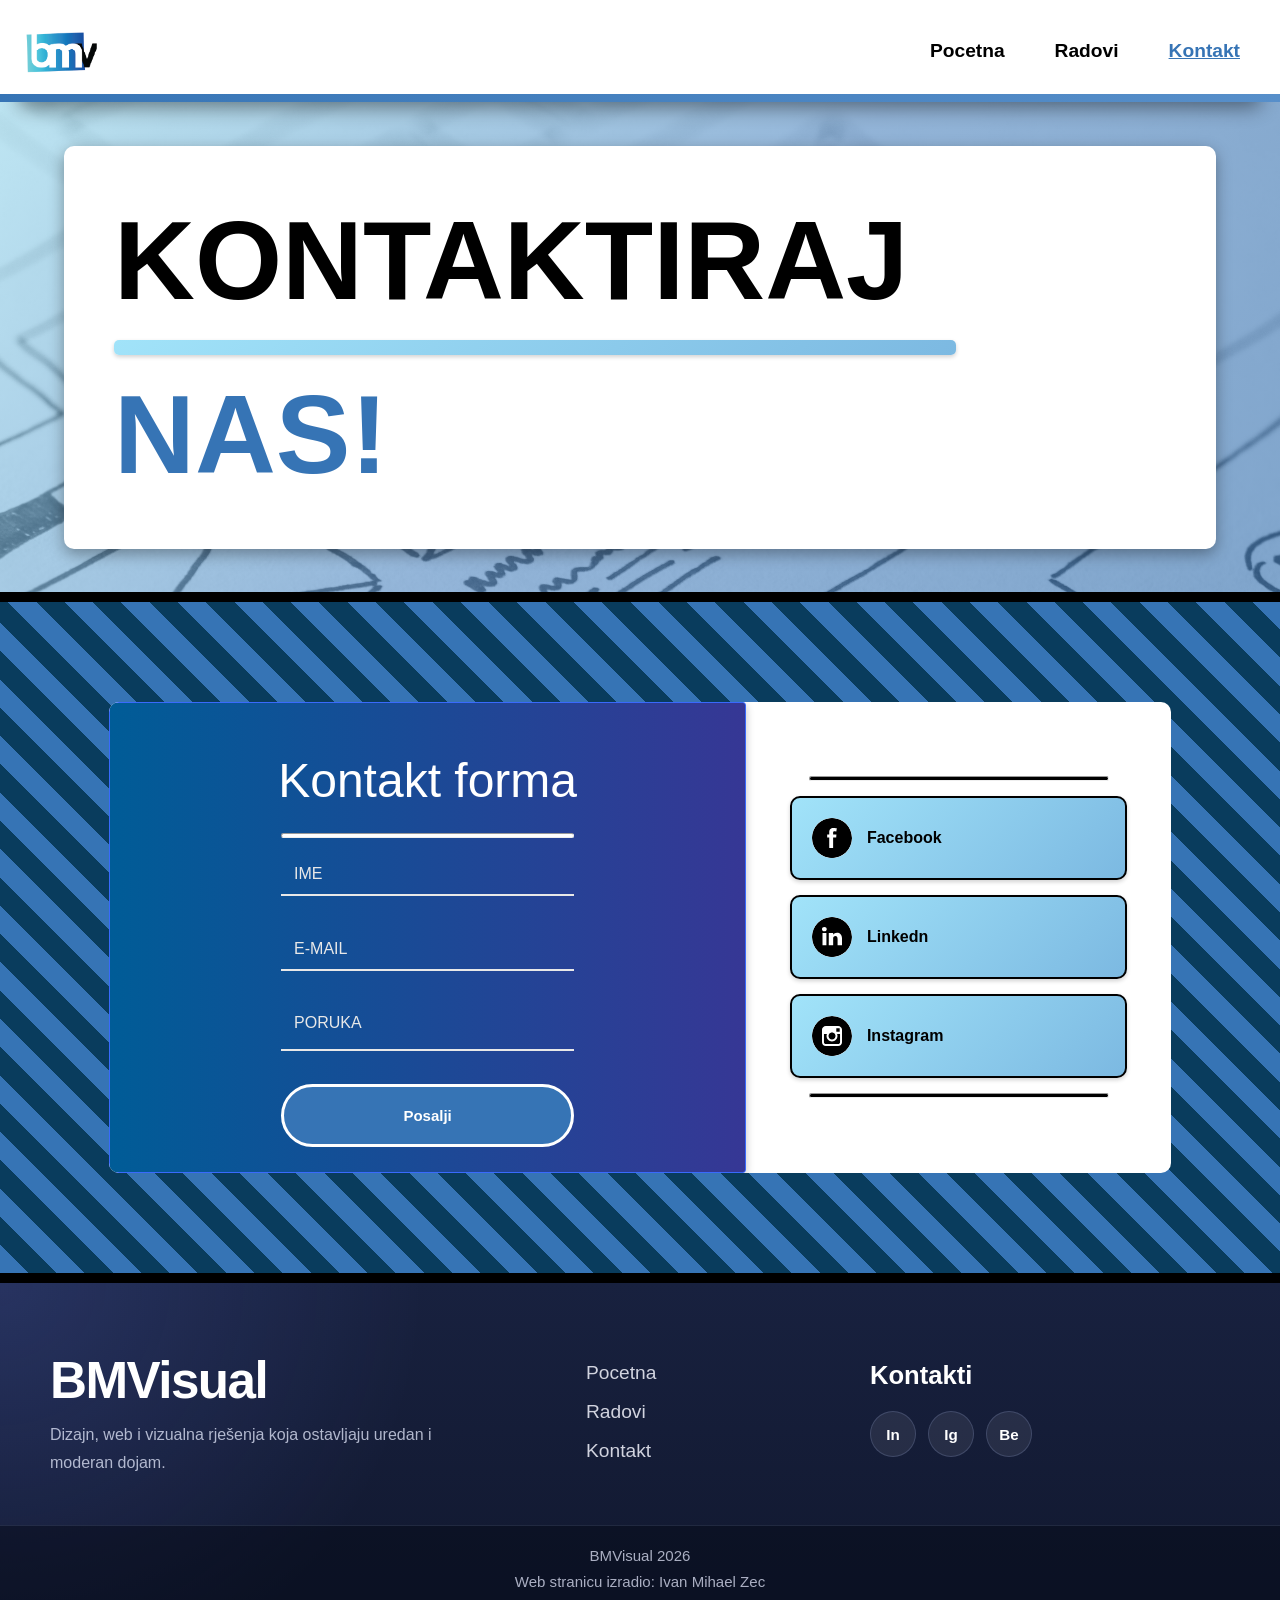
==== commit 3d6802b9: "Add files via upload" ====
--- a/kontakt.html
+++ b/kontakt.html
@@ -56,100 +56,42 @@
       </div>
     </div>
     <!--Kontakt forma-->
-    <!--<div class="kontakt">
-      <div class="kontakt__inner">
-        <div class="kontakt__intro">
-          <h1 class="kontakt__title">Contact Us</h1>
-          <p class="kontakt__subtitle">
-            Pošaljite upit i javimo se u najkraćem roku.
-          </p>
+    <div class="kontakt">
+      <section class="content">
+        <form class="form">
+          <div class="descr">Kontakt forma</div>
+          <hr />
+          <div class="input">
+            <input required="" autocomplete="off" type="text" />
+            <label for="name">Ime</label>
+          </div>
+
+          <div class="input">
+            <input required="" autocomplete="off" name="email" type="text" />
+            <label for="email">E-mail</label>
+          </div>
+
+          <div class="input">
+            <textarea required="" cols="30" rows="1" id="message"></textarea>
+            <label for="message">Poruka</label>
+          </div>
+          <button class="gumb4">Posalji</button>
+        </form>
+        <div class="drustvene">
+          <hr />
+          <a href="" class="drustvena-link"
+            ><img src="src/assets/fb.svg" alt="" />Facebook</a
+          >
+          <a href="" class="drustvena-link"
+            ><img src="src/assets/linkedin.svg" alt="" /> Linkedn</a
+          >
+          <a href="" class="drustvena-link"
+            ><img src="src/assets/instagra.svg" alt="" /> Instagram</a
+          >
+          <hr />
         </div>
-
-        <form class="kontakt__form" action="#" method="post">
-          <label class="kontakt__field" for="kontakt-email">
-            <span>Email</span>
-            <input
-              id="kontakt-email"
-              name="email"
-              type="email"
-              autocomplete="email"
-              placeholder="Vas email"
-              required
-            />
-          </label>
-
-          <label class="kontakt__field" for="kontakt-ime">
-            <span>Ime</span>
-            <input
-              id="kontakt-ime"
-              name="ime"
-              type="text"
-              autocomplete="name"
-              placeholder="Vase ime"
-              required
-            />
-          </label>
-
-          <label class="kontakt__field" for="kontakt-telefon">
-            <span>Broj telefona</span>
-            <input
-              id="kontakt-telefon"
-              name="telefon"
-              type="tel"
-              autocomplete="tel"
-              placeholder="Vas broj"
-              required
-            />
-          </label>
-
-          <button class="kontakt__submit" type="submit">Posalji</button>
-        </form>
-
-        <div class="kontakt__options" aria-label="Kontakt opcije">
-          <a class="kontakt-card" href="mailto:info@brandname.hr">
-            <span class="kontakt-card__icon" aria-hidden="true">
-              <svg viewBox="0 0 24 24" xmlns="http://www.w3.org/2000/svg">
-                <path
-                  d="M3 6.75A2.75 2.75 0 0 1 5.75 4h12.5A2.75 2.75 0 0 1 21 6.75v10.5A2.75 2.75 0 0 1 18.25 20H5.75A2.75 2.75 0 0 1 3 17.25V6.75Zm2.2-.25 6.8 5.4 6.8-5.4H5.2Zm13.8 1.8-6.38 5.07a1 1 0 0 1-1.24 0L5 8.3v8.95c0 .41.34.75.75.75h12.5c.41 0 .75-.34.75-.75V8.3Z"
-                />
-              </svg>
-            </span>
-            <h3>Email</h3>
-            <p>info@brandname.hr</p>
-          </a>
-
-          <a class="kontakt-card" href="tel:+385911234567">
-            <span class="kontakt-card__icon" aria-hidden="true">
-              <svg viewBox="0 0 24 24" xmlns="http://www.w3.org/2000/svg">
-                <path
-                  d="M7.25 2A3.25 3.25 0 0 0 4 5.25c0 8.146 6.604 14.75 14.75 14.75A3.25 3.25 0 0 0 22 16.75v-1.9a1.5 1.5 0 0 0-1.28-1.48l-3.36-.5a1.5 1.5 0 0 0-1.43.6l-.74.99a11.78 11.78 0 0 1-5.65-5.65l.99-.74a1.5 1.5 0 0 0 .6-1.43l-.5-3.36A1.5 1.5 0 0 0 9.15 2h-1.9Z"
-                />
-              </svg>
-            </span>
-            <h3>Broj telefona</h3>
-            <p>+385 91 123 4567</p>
-          </a>
-
-          <a
-            class="kontakt-card"
-            href="https://www.linkedin.com"
-            target="_blank"
-            rel="noopener noreferrer"
-          >
-            <span class="kontakt-card__icon" aria-hidden="true">
-              <svg viewBox="0 0 24 24" xmlns="http://www.w3.org/2000/svg">
-                <path
-                  d="M6.2 8.65H3.1V21h3.1V8.65ZM4.65 7.3a1.8 1.8 0 1 0 0-3.6 1.8 1.8 0 0 0 0 3.6ZM21 13.9c0-3.14-1.67-5.45-4.86-5.45-1.6 0-2.6.88-3.03 1.5v-1.3H10V21h3.1v-6.12c0-1.62.31-3.2 2.32-3.2 1.98 0 2 1.85 2 3.3V21H21v-7.1Z"
-                />
-              </svg>
-            </span>
-            <h3>LinkedIn</h3>
-            <p>linkedin.com/company/brandname</p>
-          </a>
-        </div>
-      </div>
-    </div>-->
-
+      </section>
+    </div>
     <!--Footer-->
     <footer class="footer">
       <div class="footer__main">
--- a/src/kontakt.css
+++ b/src/kontakt.css
@@ -286,166 +286,166 @@
   color: var(--tamna);
   font-size: 7rem;
 }
+/*--------------------------------------------------------------------------------------------------------------*/
+/*--------------------------------------------------------------------------------------------------------------*/
+/*--------------------------------------------------------------------------------------------------------------*/
+/*--------------------------------------------------------------------------------------------------------------*/
+/*-Forma-*/
 .kontakt {
   width: 100%;
-  padding: clamp(48px, 7vw, 96px) 1rem;
-  background:
-    radial-gradient(circle at 12% 8%, #d8f2f7 0%, #f7f9fb 42%),
-    linear-gradient(180deg, #fdfefe 0%, #eef4f8 100%);
-}
-
-.kontakt__inner {
-  width: min(980px, 100%);
+  padding: 100px 50px;
+  background: repeating-linear-gradient(
+    45deg,
+    var(--tamna),
+    var(--tamna) 20px,
+    var(--tamnax2) 20px,
+    var(--tamnax2) 40px
+  );
+  position: relative;
+  border-bottom: 10px solid var(--crna);
+  position: relative;
+}
+.kontakt .content {
+  width: 90%;
   margin: 0 auto;
-  background: rgba(255, 255, 255, 0.9);
-  border: 1px solid #e8eef2;
-  border-radius: 24px;
-  padding: clamp(22px, 4vw, 42px);
-  box-shadow: 0 24px 60px rgba(18, 36, 51, 0.09);
-}
-
-.kontakt__intro {
+  border-radius: 10px;
+  background-color: var(--bijela);
+  display: flex;
+  flex-direction: row;
+  overflow: hidden;
+}
+.kontakt form {
+  padding: 25px;
+  flex: 0 0 60%;
+  display: flex;
+  flex-direction: column;
+  align-items: center;
+  justify-content: center;
+  position: relative;
+  border-radius: 3px;
+  border: 1px solid #396afc;
+  background: linear-gradient(to right, #005c97, #363795);
+  box-shadow: rgba(0, 0, 0, 0.24) 0px 3px 8px;
+}
+.kontakt form .descr,
+.kontakt .drustvene .descr {
+  font-size: 3rem;
+  font-weight: 500;
+  color: var(--bijela);
+  margin-bottom: 25px;
+  margin-top: 25px;
   text-align: center;
-  margin-bottom: 1.25rem;
-}
-
-.kontakt__title {
-  font-size: clamp(1.9rem, 3.5vw, 2.65rem);
-  letter-spacing: -0.02em;
-  color: var(--kontakt-text);
-}
-
-.kontakt__subtitle {
-  margin-top: 0.45rem;
-  color: var(--kontakt-muted);
-  font-size: 0.98rem;
-}
-
-.kontakt__form {
-  display: grid;
-  grid-template-columns: repeat(3, minmax(0, 1fr));
-  gap: 0.8rem;
-  margin-top: 1.4rem;
-}
-
-.kontakt__field {
+}
+.kontakt form hr {
+  width: 50%;
+  height: 5px;
+  background-color: var(--bijela);
+  border-radius: 10px;
+}
+.input,
+textarea {
+  margin: 1em 0 1em 0;
+  width: 50%;
+  position: relative;
+}
+.input input,
+textarea {
+  font-size: 100%;
+  padding: 0.7em;
+  outline: none;
+  color: #e8e8e8;
+  border: none;
+  border-bottom: 2px solid #e8e8e8;
+  background: transparent;
+  border-radius: none;
+  width: 100%;
+  resize: none;
+}
+.input label {
+  font-size: 100%;
+  position: absolute;
+  left: 0;
+  color: #e8e8e8;
+  padding: 0.7em;
+  margin-left: 0.1em;
+  pointer-events: none;
+  transition: all 0.5s ease;
+  text-transform: uppercase;
+}
+
+.input :is(input:focus, input:valid) ~ label {
+  transform: translateY(-50%) scale(0.9);
+  margin: 0em;
+  padding: 0.4em;
+  background: transparent;
+}
+
+.input textarea:focus ~ label,
+.input textarea:valid ~ label {
+  transform: translateY(-50%) scale(0.9);
+  margin: 0em;
+  padding: 0.4em;
+  background: transparent;
+}
+.inputGroup :is(input:focus, input:valid) {
+  border-color: rgb(37, 37, 211);
+}
+.kontakt form .gumb4 {
+  width: 50%;
+  border: 3px solid var(--bijela);
+  color: var(--bijela);
+  background-color: var(--tamna);
+}
+.kontakt .drustvene {
+  flex: 0 0 40%;
+  padding: 25px;
   display: flex;
   flex-direction: column;
-  gap: 0.45rem;
-}
-
-.kontakt__field span {
-  font-size: 0.84rem;
+  align-items: center;
+  justify-content: center;
+  gap: 15px;
+}
+.kontakt .drustvene .descr {
+  color: var(--crna);
+}
+.kontakt .drustvene hr {
+  width: 80%;
+  height: 5px;
+  border-radius: 10px;
+  background-color: var(--crna);
+  margin: 0 auto;
+}
+.drustvena-link {
+  width: 90%;
+  position: relative;
+  padding: 20px;
+  display: flex;
+  align-items: center;
+  font-size: 1rem;
   font-weight: 700;
-  color: var(--kontakt-text);
-}
-
-.kontakt__field input {
-  width: 100%;
-  border: 1px solid var(--kontakt-border);
-  background: var(--kontakt-surface);
-  border-radius: 999px;
-  padding: 0.82rem 1rem;
-  color: var(--kontakt-text);
-  transition:
-    border-color 0.2s ease,
-    background 0.2s ease,
-    box-shadow 0.2s ease;
-}
-
-.kontakt__field input:focus {
+  text-decoration: none;
+  cursor: pointer;
+  border: 2px solid var(--crna);
+  border-radius: 10px;
   outline: none;
-  border-color: var(--kontakt-accent);
-  background: #fff;
-  box-shadow: 0 0 0 4px rgba(45, 179, 201, 0.12);
-}
-
-.kontakt__submit {
-  grid-column: 1 / -1;
-  border: 0;
-  border-radius: 999px;
-  padding: 0.85rem 1.4rem;
-  font-size: 0.9rem;
-  font-weight: 800;
-  letter-spacing: 0.08em;
-  text-transform: uppercase;
-  color: #fff;
-  background: linear-gradient(90deg, var(--kontakt-accent) 0%, #22bfd9 100%);
-  cursor: pointer;
-  transition:
-    transform 0.2s ease,
-    box-shadow 0.2s ease,
-    background 0.2s ease;
-}
-
-.kontakt__submit:hover {
-  transform: translateY(-1px);
-  box-shadow: 0 12px 24px rgba(26, 143, 164, 0.26);
-  background: linear-gradient(
-    90deg,
-    var(--kontakt-accent-dark) 0%,
-    var(--kontakt-accent) 100%
-  );
-}
-
-.kontakt__options {
-  margin-top: 1.6rem;
-  display: grid;
-  grid-template-columns: repeat(3, minmax(0, 1fr));
-  gap: 0.9rem;
-}
-
-.kontakt-card {
-  text-decoration: none;
-  color: inherit;
-  text-align: center;
-  background: var(--kontakt-card);
-  border: 1px solid #e3ebf0;
-  border-radius: 18px;
-  padding: 1rem 0.85rem 1.15rem;
-  display: flex;
-  flex-direction: column;
-  align-items: center;
-  gap: 0.45rem;
-  transition:
-    transform 0.2s ease,
-    border-color 0.2s ease,
-    box-shadow 0.2s ease;
-}
-
-.kontakt-card:hover {
-  transform: translateY(-3px);
-  border-color: #c9d9e3;
-  box-shadow: 0 14px 28px rgba(24, 48, 67, 0.12);
-}
-
-.kontakt-card__icon {
-  width: 52px;
-  height: 52px;
+  color: var(--crna);
+  background: var(--gradijent_main);
+  background-size: 400% 400%;
+  box-shadow: rgba(0, 0, 0, 0.18) 0px 2px 4px;
+  animation: gradientMove 8s ease infinite;
+}
+.drustvena-link img {
+  width: 40px;
+  height: 40px;
+  object-fit: contain;
+  background-color: var(--bijela);
   border-radius: 50%;
-  display: grid;
-  place-items: center;
-  background: #dbf3f8;
-  color: var(--kontakt-accent-dark);
-}
-
-.kontakt-card__icon svg {
-  width: 24px;
-  height: 24px;
-  fill: currentColor;
-}
-
-.kontakt-card h3 {
-  font-size: 0.95rem;
-  color: var(--kontakt-text);
-}
-
-.kontakt-card p {
-  color: var(--kontakt-muted);
-  font-size: 0.82rem;
-  line-height: 1.4;
-}
-
+  margin-right: 15px;
+}
+/*--------------------------------------------------------------------------------------------------------------*/
+/*--------------------------------------------------------------------------------------------------------------*/
+/*--------------------------------------------------------------------------------------------------------------*/
+/*--------------------------------------------------------------------------------------------------------------*/
 .footer {
   width: 100%;
   color: #f5f7ff;
@@ -577,16 +577,121 @@
   .r-h2 {
     font-size: 5rem;
   }
+  .kontakt {
+    width: 100%;
+    padding: 50px;
+  }
+  .kontakt .content {
+    width: 80%;
+    flex-direction: column;
+    overflow: hidden;
+  }
+  .kontakt form {
+    padding: 25px;
+    flex: unset;
+    width: 100%;
+  }
+  .kontakt form .descr,
+  .kontakt .drustvene .descr {
+    margin-bottom: 20px;
+    margin-top: 20px;
+  }
+  .kontakt form hr {
+    width: 80%;
+    height: 5px;
+  }
+  .input,
+  textarea {
+    margin: 1em 0 1em 0;
+    width: 70%;
+    position: relative;
+  }
+  .input input,
+  textarea {
+    font-size: 100%;
+    padding: 0.7em;
+    outline: none;
+    color: #e8e8e8;
+    border: none;
+    border-bottom: 2px solid #e8e8e8;
+    background: transparent;
+    border-radius: none;
+    width: 100%;
+    resize: none;
+  }
+  .kontakt form .gumb4 {
+    width: 70%;
+  }
+  .kontakt .drustvene {
+    flex: unset;
+    width: 100%;
+    padding: 20px;
+  }
 }
 @media (max-width: 768px) {
-
   .navbar__links {
     display: none;
   }
   .navbar__hamburger {
     display: flex;
   }
-
+  .r-h1,
+  .r-h2 {
+    font-size: 3.5rem;
+  }
+  .kontakt-header hr {
+    height: 10px;
+  }
+  .kontakt {
+    width: 100%;
+    padding: 50px;
+  }
+  .kontakt .content {
+    width: 80%;
+    flex-direction: column;
+    overflow: hidden;
+  }
+  .kontakt form {
+    padding: 25px;
+    flex: unset;
+    width: 100%;
+  }
+  .kontakt form .descr,
+  .kontakt .drustvene .descr {
+    margin-bottom: 20px;
+    margin-top: 20px;
+  }
+  .kontakt form hr {
+    width: 80%;
+    height: 5px;
+  }
+  .input,
+  textarea {
+    margin: 1em 0 1em 0;
+    width: 70%;
+    position: relative;
+  }
+  .input input,
+  textarea {
+    font-size: 100%;
+    padding: 0.7em;
+    outline: none;
+    color: #e8e8e8;
+    border: none;
+    border-bottom: 2px solid #e8e8e8;
+    background: transparent;
+    border-radius: none;
+    width: 100%;
+    resize: none;
+  }
+  .kontakt form .gumb4 {
+    width: 70%;
+  }
+  .kontakt .drustvene {
+    flex: unset;
+    width: 100%;
+    padding: 20px;
+  }
 
   /*--------------------------------------------------------------------------------------------------------------*/
   /*--------------------------------------------------------------------------------------------------------------*/
@@ -617,18 +722,57 @@
 @media (max-width: 500px) {
   .kontakt-header {
     min-height: 300px;
+  }
+  .kontakt-header .content {
+    width: 90%;
+    margin: 0 auto;
+    padding: 50px 0;
+  }
+  .r-h1 {
+    font-size: 2rem;
     text-align: center;
   }
-
-  .kontakt-header .overlay {
-    padding-left: 0;
-    justify-content: center;
-  }
-  .kontakt-header h1 {
-    font-size: 2.5rem;
-  }
-}
-
+  .r-h2 {
+    font-size: 2rem;
+    text-align: center;
+  }
+  .kontakt-header hr {
+    height: 5px;
+    width: 90%;
+    margin: 0 auto;
+  }
+  .kontakt {
+    padding: 25px 0;
+  }
+  .kontakt .content {
+    width: 90%;
+    margin: 0 auto;
+  }
+  .kontakt form .descr {
+    font-size: 2rem;
+  }
+  .kontakt form hr {
+    height: 5px;
+    width: 90%;
+    margin: 10px auto;
+  }
+  .input,
+  textarea {
+    width: 90%;
+  }
+  .kontakt .content .gumb4 {
+    width: 90%;
+    font-size: 1;
+    padding: 15px;
+  }
+  .kontakt .drustvene hr {
+    width: 90%;
+  }
+  .kontakt .drustvena-link img {
+    width: 30px;
+    height: 30px;
+  }
+}
 @media (max-width: 920px) {
   .kontakt__form {
     grid-template-columns: 1fr 1fr;
@@ -646,7 +790,6 @@
     grid-column: 1 / -1;
   }
 }
-
 @media (max-width: 620px) {
   .kontakt__inner {
     border-radius: 18px;
